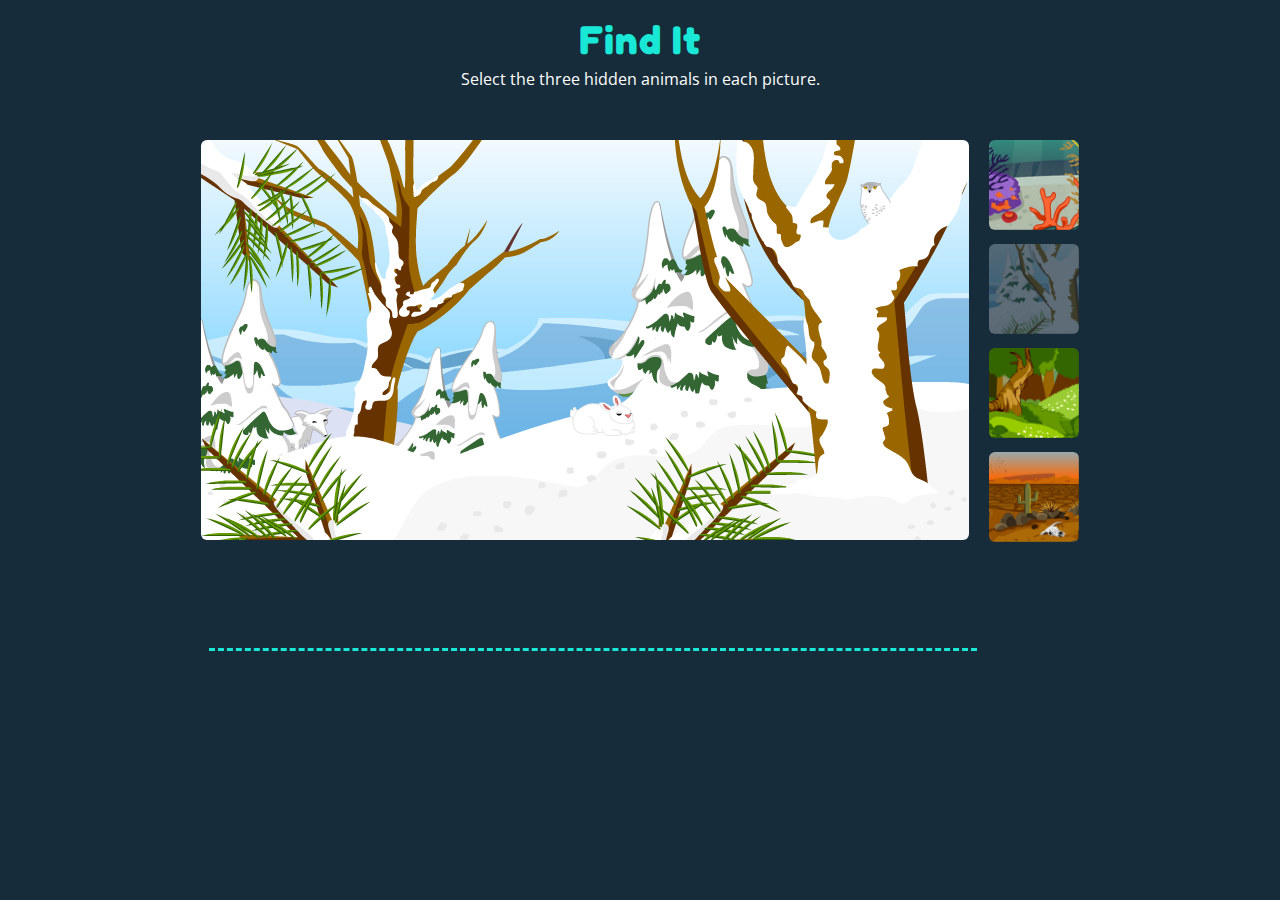
==== arctic.html @ ff212b12 "added pages" ====
<!DOCTYPE html>
<html>
  <head>
    <title>Find It</title>
    <meta name="viewport" content="width=device-width, initial-scale=1.0">
    <link rel="stylesheet" type="text/css" href="css/styles.css">
    <link href="https://fonts.googleapis.com/css?family=Fredoka+One|Open+Sans:300" rel="stylesheet">
  </head>
  <body>
    <header>
      <h1>Find It</h1>
      <p>Select the three hidden animals in each picture.</p>
    </header>


    <div id="arctic-container">
      <div id="owl">
        <img src="images/owl_bg.png">
      </div>

      <div id="arctic-fox">
        <img src="images/arctic_fox_bg.png">
      </div>
      
      <div id="rabbit">
        <img src="images/rabbit_bg.png">
      </div>

      <div class="arctic-mountain">
        <img src="images/arctic_mountain.png" class="responsive-img" alt="arctic">
      </div>

      <ul>
        <li><a href="index.html"><img src="images/oceanfloor_thumb.png" width="90" class="active"></a></li>
        <li><a href="arctic.html"><img src="images/arctic_mountain_thumb.png" width="90" class="not-active"></a></li>
        <li><a href="forest.html"><img src="images/forest_thumb.png" width="90"></a></li>
        <li><a href="desert.html"><img src="images/desert_thumb.png" width="90"></a></li>
      </ul>

    </div>

    <div class="bottom-row2">
      <div class="image-bank">
        <div id="item4"><img src="images/arctic_fox.png" alt="arctic_fox" height="100"></div>
        <div id="item5"><img src="images/rabbit.png" alt="rabbit"></div>
        <div id="item6"><img src="images/owl.png" alt="owl" height="100"></div>
      </div>
<!--       <a href="forest.html" class="button">Next</a> -->
    </div>

    <script src="js/jquery-2.1.4.js"></script>
    <script src="js/index.js"></script>
  </body>
</html>
---- css/styles.css ----
* {
 box-sizing: border-box;
}

* {
  margin: 0;
  padding: 0;
}

.container {
  width: 900px;
  margin: 0 auto;
}


header{
  position:fixed;
  top:0px;
  bottom:0px;
  width: 100%;
  height: 110px;
  padding-top: 15px;
  z-index: 100;
  background-color: #172C3B;
}

h1{
  font-family: 'Fredoka One', cursive;
  font-size: 40px;
  color: #19E8D6;
  text-align: center;
  letter-spacing: 1px;
}

p{
  color: white;
  font-family: 'Open Sans', sans-serif;
  font-size: 16px;
  text-align: center;
  margin-top: 5px;
}

body {
  background-color: #172C3B;
}


ul{
  display: flex;
  flex-direction: column;
  right: 0;
  margin: none;
  padding-left: 20px;

}

li{
  list-style-type: none;
  padding-bottom: 10px;
}

img{
  border-radius: 6px;
}

a:hover, a:active {
  opacity: 0.5;

}

.not-active{
  opacity: 0.3;
  cursor: none;
}


.active {
  transition-duration: 0.4s;
  cursor: pointer;
}


.button {
  margin-top: 56px;
  background-color: #19E8D6;
  border: none;
  color: #172C3B;
  padding: 10px 19px;
  text-align: center;
  text-decoration: none;
  font-size: 16px;
  border-radius: 6px;
  transition-duration: 0.4s;
  cursor: pointer;
  font-family: 'Fredoka One', cursive;
  margin-left: 20px;
  height: 40px;
}

.button:hover {
  background-color: #0EB9AB;
  color: #172C3B;
}

.next{
  padding-top: 10px;
}


#ocean-container{
  display: flex;
  flex-direction: row;
  justify-content: center;
  width: 100%;
  position: relative;
  left: 0;
  z-index: 1;
  padding-top: 140px;
}

.responsive-img {
  max-width: 100%;
  height: auto;
  border-radius: 6px;
}

#eel{
  position: absolute;
  z-index: 2;
  bottom: 133px;
  left: 123px;
  cursor: pointer;
}

.addborder{
  border: 2px;
  border-color: white;

}

#leafyseadragon{
  position: absolute;
  z-index: 2;
  right: 607px;
  bottom: 281px;
  cursor: pointer;
}

#octopus{
  position: absolute;
  z-index: 2;
  right: 309px;
  bottom: 89px;
  cursor: pointer;

}

#item1 {
  width: 100px;
  margin-left: 20px;
  display: none;
  height: 80px;
}

#item2 {
  width: 100px;
  margin-left: 20px;
  display: none;
  height: 80px;
}

#item3 {
  width: 100px;
  margin-left: 20px;
  display: none;
  height: 80px;
}

.bottom-row{
  display: flex;
  flex-direction: row;
  margin: 0;
  margin-bottom: 60px;
  padding-left: 209px;
}


.image-bank{
  display: flex;
  flex-direction: row;
  align-items: center;
  height: 90px;
  width: 768px;
  border-bottom: 3px #19E8D6;
  border-bottom-style: dashed;
  padding-bottom: 50px;
  padding-top: 20px;
}


/* start of arctic image styles* ----------------------------------------- */


#item4 {
  width: 100px;
  margin-left: 20px;
  height: 80px;
  display: none;
  height: 80px;
}

#item5 {
  width: 100px;
  margin-left: 20px;
  display: none;
  height: 80px;
}

#item6 {
  width: 100px;
  margin-left: 20px;
  display: none;
  height: 80px;
}

#owl{
  position: absolute;
  z-index: 2;
  right: 374px;
  bottom: 306px;
  cursor: pointer;
}

#arctic-fox{
  position: absolute;
  z-index: 2;
  left: 285px;
  bottom: 102px;
  cursor: pointer;
}

#rabbit{
  position: absolute;
  z-index: 2;
  left: 570px;
  bottom: 116px;
  cursor: pointer;
}


#arctic-container{
  display: flex;
  flex-direction: row;
  justify-content: center;
  width: 100%;
  position: relative;
  left: 0;
  z-index: 1;
  padding-top: 140px;
}

.bottom-row2{
  display: flex;
  flex-direction: row;
  margin: 0;
  margin-bottom: 60px;
  padding-left: 209px;
}

.image-bank{
  display: flex;
  align-items: center;
  height: 95px;
  width: 768px;
  border-bottom: 3px #19E8D6;
  border-bottom-style: dashed;
  padding-bottom: 50px;
  padding-top: 20px;
}

/*forest image starts here*/
#item7{
  width: 100px;
  margin-left: 20px;
  display: none;
  height: 70px;
}

#item8{
  width: 100px;
  margin-left: 20px;
  display: none;
  height: 70px;
}

#item9{
  width: 100px;
  margin-left: 20px;
  display: none;
  height: 70px;
}

#bird{
  position: absolute;
  z-index: 2;
  bottom: 217px;
  left: 338px;
  cursor: pointer;
}

#stickbug{
  position: absolute;
  z-index: 2;
  top: 208px;
  right: 489px;
  cursor: pointer;
}

#leafbug{
  position: absolute;
  z-index: 2;
  bottom: 24px;
  right: 372px;
  cursor: pointer;
}

#forest-container{
  display: flex;
  flex-direction: row;
  justify-content: center;
  width: 100%;
  position: relative;
  left: 0;
  z-index: 1;
  padding-top: 140px;
}

.bottom-row3{
  display: flex;
  flex-direction: row;
  margin: 0;
  margin-bottom: 60px;
  padding-left: 209px;
}

.image-bank{
  display: flex;
  flex-direction: row;
  align-items: center;
  height: 95px;
  width: 768px;
  border-bottom: 3px #19E8D6;
  border-bottom-style: dashed;
  padding-bottom: 50px;
  padding-top: 20px;
}

/*desert image starts here*/

#desert-container{
  display: flex;
  flex-direction: row;
  justify-content: center;
  width: 100%;
  position: relative;
  left: 0;
  z-index: 1;
  padding-top: 140px;
}

.bottom-row4{
  display: flex;
  flex-direction: row;
  margin: 0;
  margin-bottom: 60px;
  padding-left: 209px;
}

.image-bank{
  display: flex;
  flex-direction: row;
  align-items: center;
  height: 95px;
  width: 768px;
  border-bottom: 3px #19E8D6;
  border-bottom-style: dashed;
  padding-bottom: 50px;
  padding-top: 20px;
}
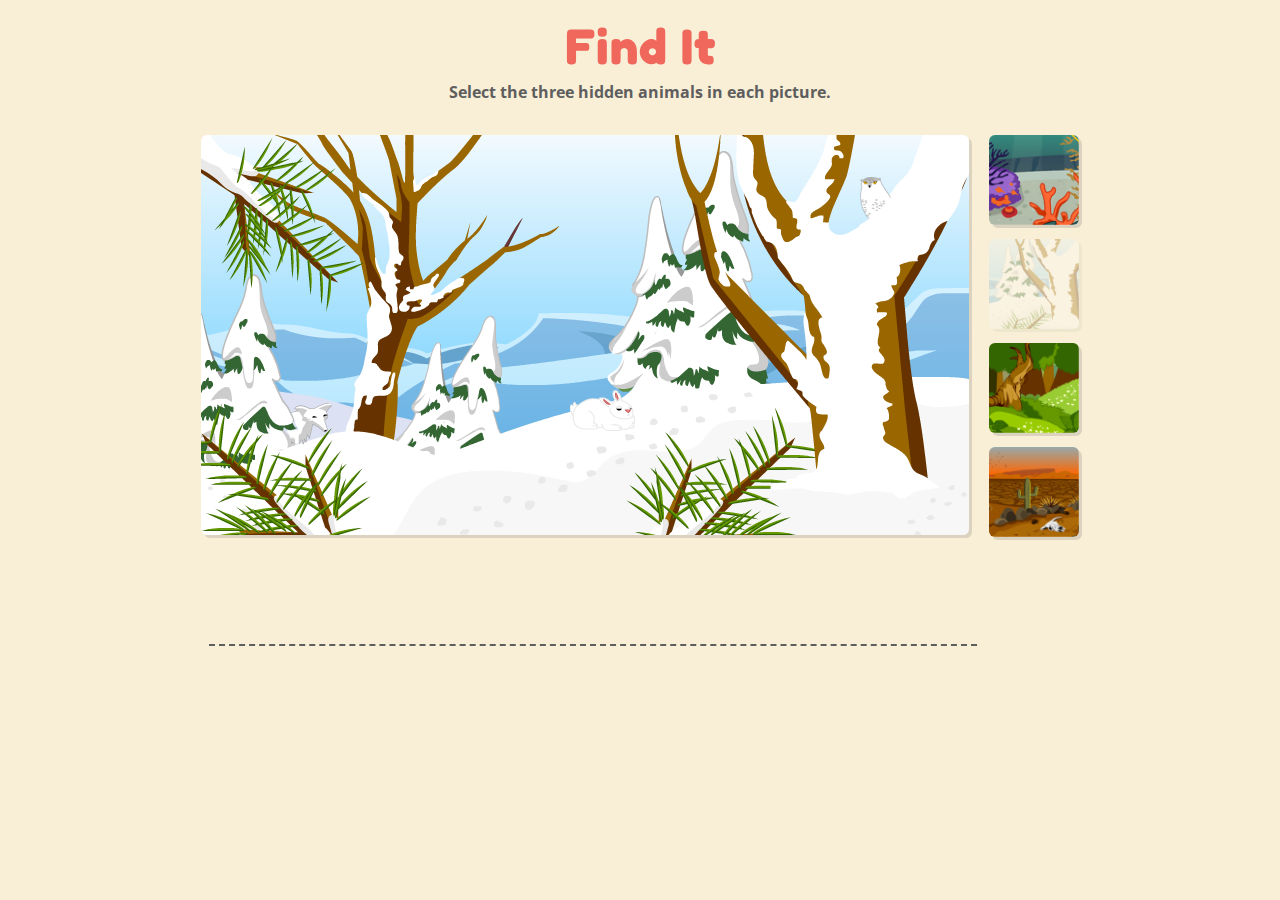
==== commit 01f0be96: "made changes" ====
--- a/arctic.html
+++ b/arctic.html
@@ -33,8 +33,8 @@
       <ul>
         <li><a href="index.html"><img src="images/oceanfloor_thumb.png" width="90" class="active"></a></li>
         <li><a href="arctic.html"><img src="images/arctic_mountain_thumb.png" width="90" class="not-active"></a></li>
-        <li><a href="forest.html"><img src="images/forest_thumb.png" width="90"></a></li>
-        <li><a href="desert.html"><img src="images/desert_thumb.png" width="90"></a></li>
+        <li><a href="forest.html"><img src="images/forest_thumb.png" width="90" class="active"></a></li>
+        <li><a href="desert.html"><img src="images/desert_thumb.png" width="90" class="active"></a></li>
       </ul>
 
     </div>
--- a/css/styles.css
+++ b/css/styles.css
@@ -14,34 +14,32 @@
 
 
 header{
-  position:fixed;
-  top:0px;
-  bottom:0px;
   width: 100%;
-  height: 110px;
+  height: 00px;
   padding-top: 15px;
   z-index: 100;
-  background-color: #172C3B;
+  background-color: #F9EFD6;
 }
 
 h1{
   font-family: 'Fredoka One', cursive;
-  font-size: 40px;
-  color: #19E8D6;
+  font-size: 50px;
+  color: #F0675B;
   text-align: center;
   letter-spacing: 1px;
 }
 
 p{
-  color: white;
+  color: #5E5E5E;
   font-family: 'Open Sans', sans-serif;
+  font-weight: bold;
   font-size: 16px;
   text-align: center;
   margin-top: 5px;
 }
 
 body {
-  background-color: #172C3B;
+  background-color: #F9EFD6;
 }
 
 
@@ -63,20 +61,29 @@
   border-radius: 6px;
 }
 
+/*a{
+  border-radius: 6px;
+ box-shadow: 3px 3px 0 0 rgba(98,98,98,.2);
+}
+*/
 a:hover, a:active {
-  opacity: 0.5;
+  opacity: .5;
 
 }
 
 .not-active{
   opacity: 0.3;
   cursor: none;
+  border-radius: 6px;
+  box-shadow: 3px 3px 0 0 rgba(98,98,98,.2);
 }
 
 
 .active {
   transition-duration: 0.4s;
   cursor: pointer;
+  border-radius: 6px;
+  box-shadow: 3px 3px 0 0 rgba(98,98,98,.2);
 }
 
 
@@ -115,13 +122,14 @@
   position: relative;
   left: 0;
   z-index: 1;
-  padding-top: 140px;
+  padding-top: 120px;
 }
 
 .responsive-img {
   max-width: 100%;
   height: auto;
   border-radius: 6px;
+  box-shadow: 3px 3px 0 0 rgba(98,98,98,.2);
 }
 
 #eel{
@@ -149,8 +157,8 @@
 #octopus{
   position: absolute;
   z-index: 2;
-  right: 309px;
-  bottom: 89px;
+  right: 318px;
+  bottom: 102px;
   cursor: pointer;
 
 }
@@ -191,7 +199,7 @@
   align-items: center;
   height: 90px;
   width: 768px;
-  border-bottom: 3px #19E8D6;
+  border-bottom: 2px #5E5E5E;
   border-bottom-style: dashed;
   padding-bottom: 50px;
   padding-top: 20px;
@@ -256,7 +264,7 @@
   position: relative;
   left: 0;
   z-index: 1;
-  padding-top: 140px;
+  padding-top: 120px;
 }
 
 .bottom-row2{
@@ -272,13 +280,13 @@
   align-items: center;
   height: 95px;
   width: 768px;
-  border-bottom: 3px #19E8D6;
+  border-bottom: 2px #5E5E5E;
   border-bottom-style: dashed;
   padding-bottom: 50px;
   padding-top: 20px;
 }
 
-/*forest image starts here*/
+/*forest image starts here-----------------------------------------*/
 #item7{
   width: 100px;
   margin-left: 20px;
@@ -311,7 +319,7 @@
 #stickbug{
   position: absolute;
   z-index: 2;
-  top: 208px;
+  top: 188px;
   right: 489px;
   cursor: pointer;
 }
@@ -332,7 +340,7 @@
   position: relative;
   left: 0;
   z-index: 1;
-  padding-top: 140px;
+  padding-top: 120px;
 }
 
 .bottom-row3{
@@ -349,13 +357,58 @@
   align-items: center;
   height: 95px;
   width: 768px;
-  border-bottom: 3px #19E8D6;
+  border-bottom: 2px #5E5E5E;
   border-bottom-style: dashed;
   padding-bottom: 50px;
   padding-top: 20px;
 }
 
-/*desert image starts here*/
+/*desert image starts here-----------------------------------------*/
+
+#snake{
+  position: absolute;
+  z-index: 2;
+  bottom: 24px;
+  left: 479px;
+  cursor: pointer;
+}
+
+#prairiedog{
+  position: absolute;
+  z-index: 2;
+  bottom: 85px;
+  left: 226px;
+  cursor: pointer;
+}
+
+#coyote{
+  position: absolute;
+  z-index: 2;
+  bottom: 166px;
+  right: 387px;
+  cursor: pointer;
+}
+
+#item10{
+  width: 100px;
+  margin-left: 20px;
+  display: none;
+  height: 70px;
+}
+
+#item11{
+  width: 100px;
+  margin-left: 20px;
+  display: none;
+  height: 70px;
+}
+
+#item12{
+  width: 100px;
+  margin-left: 20px;
+  display: none;
+  height: 70px;
+}
 
 #desert-container{
   display: flex;
@@ -365,7 +418,7 @@
   position: relative;
   left: 0;
   z-index: 1;
-  padding-top: 140px;
+  padding-top: 120px;
 }
 
 .bottom-row4{
@@ -382,7 +435,7 @@
   align-items: center;
   height: 95px;
   width: 768px;
-  border-bottom: 3px #19E8D6;
+  border-bottom: 2px #5E5E5E;
   border-bottom-style: dashed;
   padding-bottom: 50px;
   padding-top: 20px;
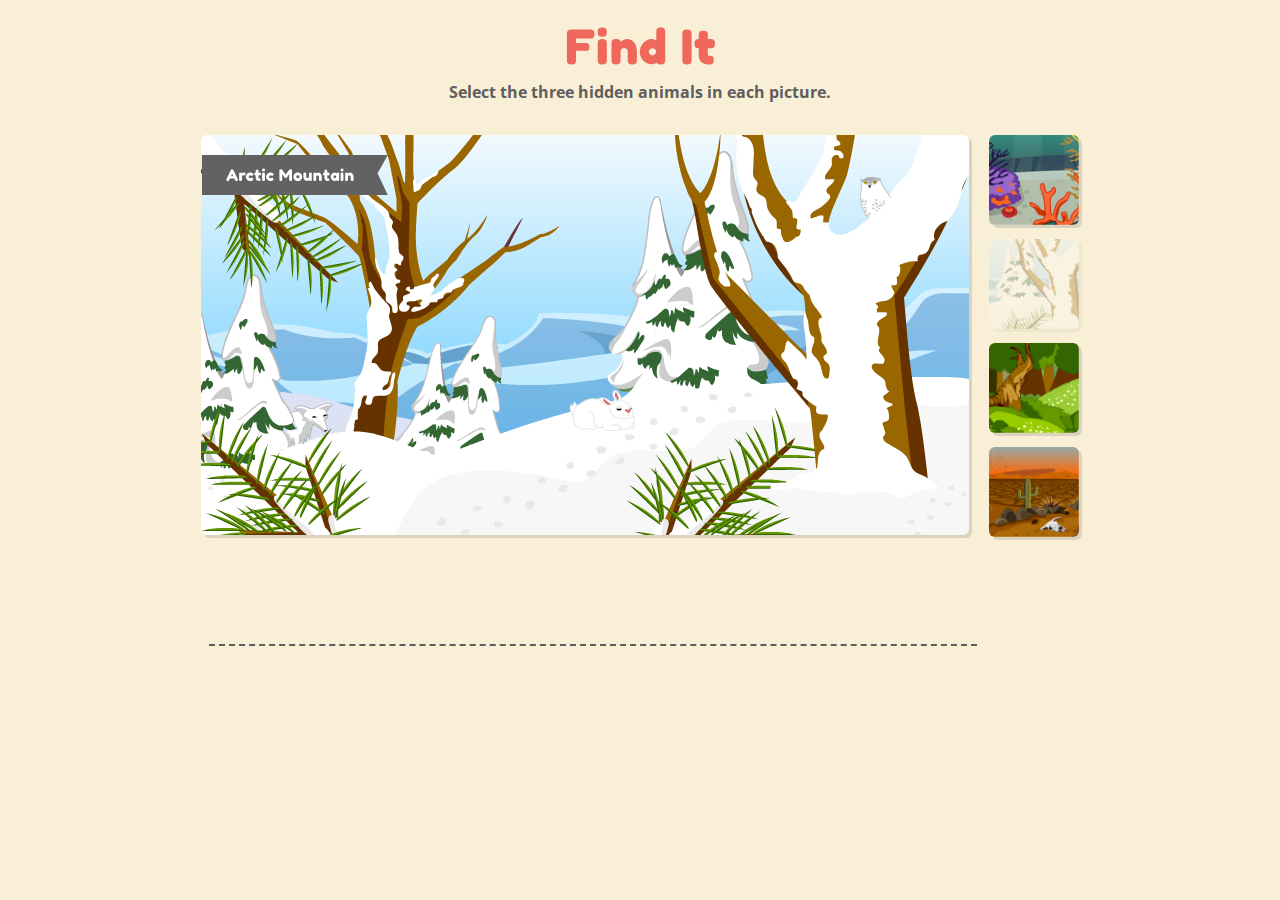
==== commit 60aef2fb: "added flag element" ====
--- a/arctic.html
+++ b/arctic.html
@@ -26,8 +26,13 @@
         <img src="images/rabbit_bg.png">
       </div>
 
+      <div class="arcticflag">
+        <img src="images/arctic_flag.png" height="40">
+      </div>  
+
+
       <div class="arctic-mountain">
-        <img src="images/arctic_mountain.png" class="responsive-img" alt="arctic">
+        <img src="images/arctic_mountain.png" class="responsive-img" class="border-radius" alt="arctic">
       </div>
 
       <ul>
--- a/css/styles.css
+++ b/css/styles.css
@@ -12,6 +12,85 @@
   margin: 0 auto;
 }
 
+/*loader------------------------------------------------------------*/
+
+#loader {
+  position: fixed;
+  top: 0%;
+  left: 0%;
+  width: 100%;
+  height: 100%;
+  z-index: 99999;
+  background: #F9EFD6;
+}
+.load-three-bounce{
+  position: absolute;
+  top: 50%;
+  left: 50%;
+  text-align: center;
+  width: 80px;
+  margin-left: -40px;
+  margin-top: -10px;
+}
+.load-three-bounce .load-child {
+  display: inline-block;
+  width: 20px;
+  height: 20px;
+  border-radius: 50%;
+  background-color: #F0675B;
+  animation: load-three-bounce 1.4s ease-in-out 0s infinite both;
+}
+.load-three-bounce .bounce1{
+  -webkit-animation-delay: -0.32s;
+  animation-delay: -0.32s;
+}
+.load-three-bounce .bounce2{
+  -webkit-animation-delay: -0.16s;
+  animation-delay: -0.16s;
+}
+
+@-webkit-keyframes load-three-bounce {
+  0%, 80%, 100% { 
+    -webkit-transform: sacle(0);
+    transform: scale(0);
+  }
+  40% { 
+    -webkit-transform: scale(1);
+    transform: scale(1);
+  }
+}
+@-o-keyframes load-three-bounce {
+  0%, 80%, 100% { 
+    -webkit-transform: sacle(0);
+    transform: scale(0);
+  }
+  40% { 
+    -webkit-transform: scale(1);
+    transform: scale(1);
+  }
+}
+@-moz-keyframes load-three-bounce {
+  0%, 80%, 100% { 
+    -webkit-transform: sacle(0);
+    transform: scale(0);
+  }
+  40% { 
+    -webkit-transform: scale(1);
+    transform: scale(1);
+  }
+}
+@keyframes load-three-bounce {
+  0%, 80%, 100% { 
+    -webkit-transform: sacle(0);
+    transform: scale(0);
+  }
+  40% { 
+    -webkit-transform: scale(1);
+    transform: scale(1);
+  }
+}
+
+/*loader end------------------------------------------------------------*/
 
 header{
   width: 100%;
@@ -57,15 +136,12 @@
   padding-bottom: 10px;
 }
 
-img{
+
+.border-radius{
   border-radius: 6px;
 }
 
-/*a{
-  border-radius: 6px;
- box-shadow: 3px 3px 0 0 rgba(98,98,98,.2);
-}
-*/
+
 a:hover, a:active {
   opacity: .5;
 
@@ -113,6 +189,7 @@
   padding-top: 10px;
 }
 
+/*start of ocean floor________________________________*/
 
 #ocean-container{
   display: flex;
@@ -123,6 +200,13 @@
   left: 0;
   z-index: 1;
   padding-top: 120px;
+}
+
+.oceanfloorflag{
+  position: absolute;
+  z-index: 2;
+  top: 140px;
+  left: 202px;
 }
 
 .responsive-img {
@@ -255,6 +339,13 @@
   cursor: pointer;
 }
 
+.arcticflag{
+  position: absolute;
+  z-index: 2;
+  top: 140px;
+  left: 202px;
+}
+
 
 #arctic-container{
   display: flex;
@@ -287,6 +378,7 @@
 }
 
 /*forest image starts here-----------------------------------------*/
+
 #item7{
   width: 100px;
   margin-left: 20px;
@@ -330,6 +422,13 @@
   bottom: 24px;
   right: 372px;
   cursor: pointer;
+}
+
+.forestflag{
+  position: absolute;
+  z-index: 2;
+  top: 140px;
+  left: 202px;
 }
 
 #forest-container{
@@ -408,6 +507,13 @@
   margin-left: 20px;
   display: none;
   height: 70px;
+}
+
+.desertflag{
+  position: absolute;
+  z-index: 2;
+  top: 140px;
+  left: 202px;
 }
 
 #desert-container{
